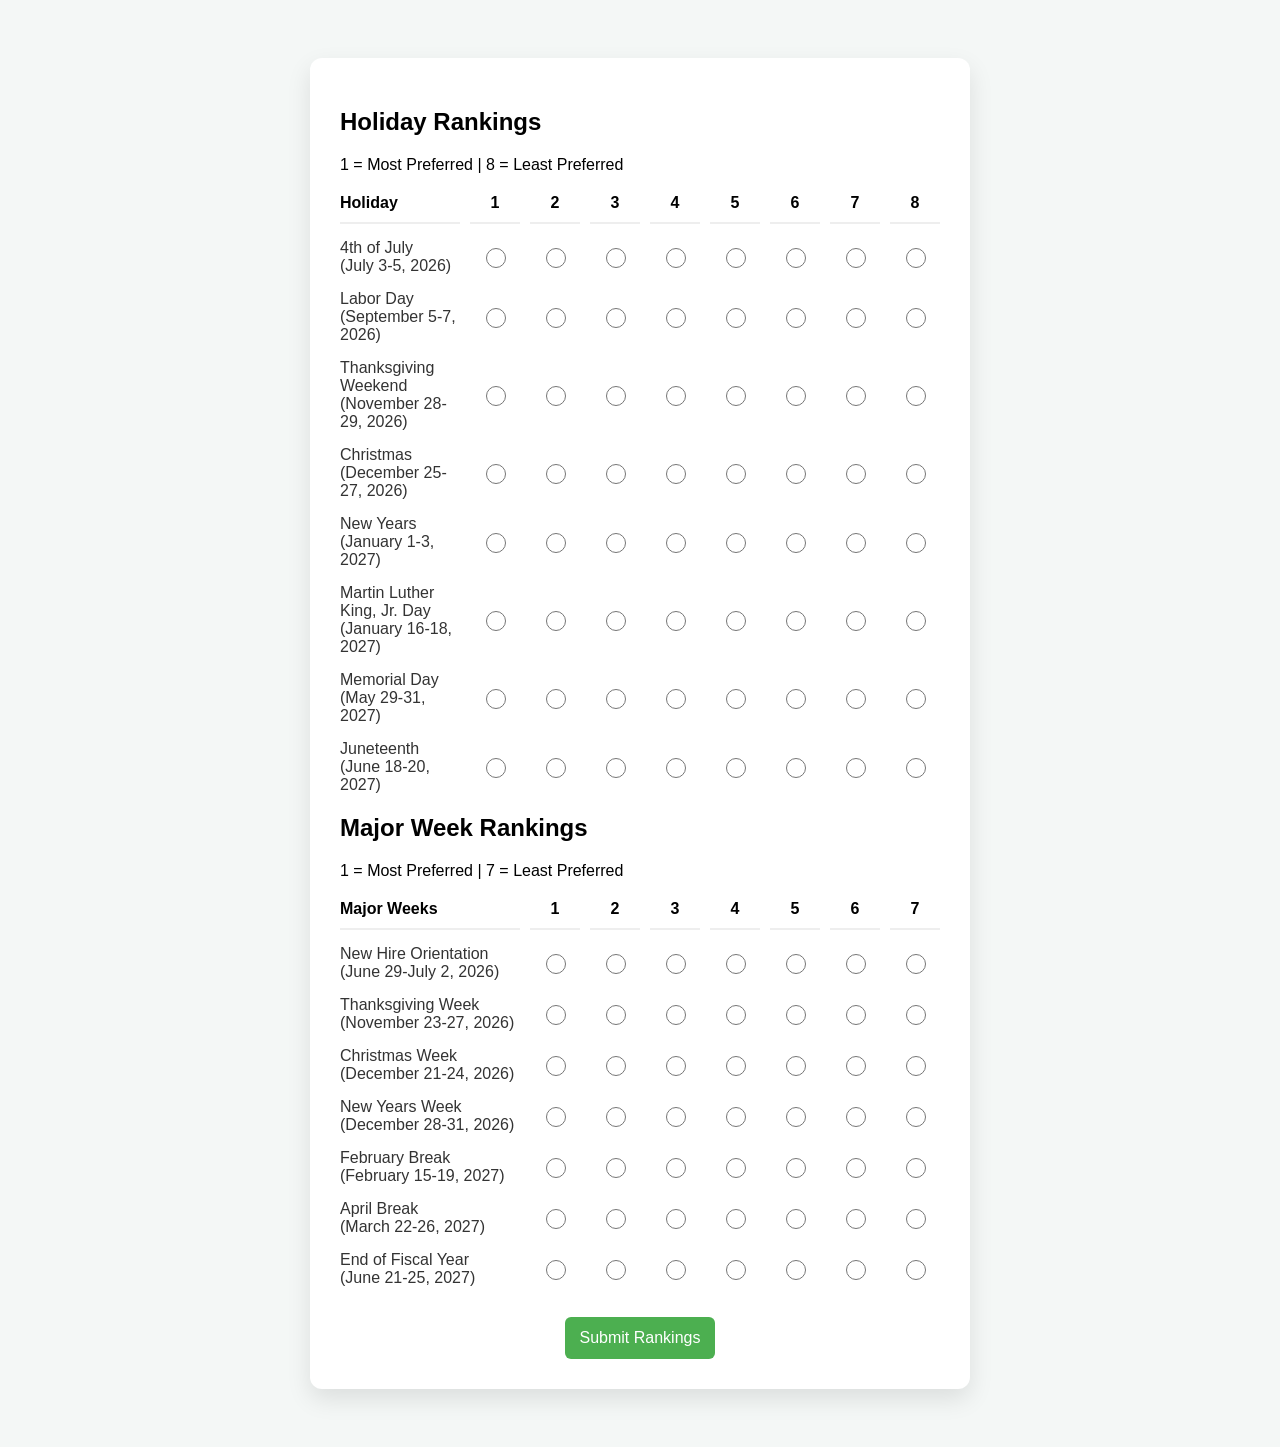
==== Weekend and Major Weeks Form.html @ 1b891480 "Add files via upload" ====
<!DOCTYPE html>
<html lang="en">
<head>
    <meta charset="UTF-8">
    <meta name="viewport" content="width=device-width, initial-scale=1.0">
    <title>Holidays and Major Weeks</title>
    <link rel="stylesheet" href="holiday_MW.css">
</head>
<body>

    <form class="ranking-form" action=" " method="POST">
        <h2>Holiday Rankings</h2>
        <p>1 = Most Preferred | 8 = Least Preferred</p>

        <div class="grid-container-rankings">
            <div class="grid-header">Holiday</div>
            <div class="grid-header">1</div>
            <div class="grid-header">2</div>
            <div class="grid-header">3</div>
            <div class="grid-header">4</div>
            <div class="grid-header">5</div>
	    <div class="grid-header">6</div>
	    <div class="grid-header">7</div>
	    <div class="grid-header">8</div>

            <div class="holiday-name">4th of July<br>(July 3-5, 2026)</div>
	    
            <input type="radio" name="july4" value="1">
            <input type="radio" name="july4" value="2">
            <input type="radio" name="july4" value="3">
            <input type="radio" name="july4" value="4">
            <input type="radio" name="july4" value="5">
	    <input type="radio" name="july4" value="6">
	    <input type="radio" name="july4" value="7">
	    <input type="radio" name="july4" value="8">

            <div class="holiday-name">Labor Day<br>(September 5-7, 2026)</div>
            <input type="radio" name="labor-day" value="1">
            <input type="radio" name="labor-day" value="2">
            <input type="radio" name="labor-day" value="3">
            <input type="radio" name="labor-day" value="4">
            <input type="radio" name="labor-day" value="5">
	    <input type="radio" name="labor-day" value="6">
	    <input type="radio" name="labor-day" value="7">
	    <input type="radio" name="labor-day" value="8">

            <div class="holiday-name">Thanksgiving Weekend<br>(November 28-29, 2026)</div>
            <input type="radio" name="thanksgiving" value="1">
            <input type="radio" name="thanksgiving" value="2">
            <input type="radio" name="thanksgiving" value="3">
            <input type="radio" name="thanksgiving" value="4">
            <input type="radio" name="thanksgiving" value="5">
	    <input type="radio" name="thanksgiving" value="6">
            <input type="radio" name="thanksgiving" value="7">
            <input type="radio" name="thanksgiving" value="8">
           

            <div class="holiday-name">Christmas<br>(December 25-27, 2026)</div>
            <input type="radio" name="christmas" value="1">
            <input type="radio" name="christmas" value="2">
            <input type="radio" name="christmas" value="3">
            <input type="radio" name="christmas" value="4">
            <input type="radio" name="christmas" value="5">
	    <input type="radio" name="christmas" value="6">
            <input type="radio" name="christmas" value="7">
            <input type="radio" name="christmas" value="8">

	    <div class="holiday-name">New Years<br>(January 1-3, 2027)</div>
            <input type="radio" name="new-years" value="1">
            <input type="radio" name="new-years" value="2">
            <input type="radio" name="new-years" value="3">
            <input type="radio" name="new-years" value="4">
            <input type="radio" name="new-years" value="5">
	    <input type="radio" name="new-years" value="6">
            <input type="radio" name="new-years" value="7">
            <input type="radio" name="new-years" value="8">

	    <div class="holiday-name">Martin Luther King, Jr. Day<br>(January 16-18, 2027)</div>
            <input type="radio" name="mlk" value="1">
            <input type="radio" name="mlk" value="2">
            <input type="radio" name="mlk" value="3">
            <input type="radio" name="mlk" value="4">
            <input type="radio" name="mlk" value="5">
	    <input type="radio" name="mlk" value="6">
            <input type="radio" name="mlk" value="7">
            <input type="radio" name="mlk" value="8">

	    <div class="holiday-name">Memorial Day<br>(May 29-31, 2027)</div>
            <input type="radio" name="memorial" value="1">
            <input type="radio" name="memorial" value="2">
            <input type="radio" name="memorial" value="3">
            <input type="radio" name="memorial" value="4">
            <input type="radio" name="memorial" value="5">
	    <input type="radio" name="memorial" value="6">
            <input type="radio" name="memorial" value="7">
            <input type="radio" name="memorial" value="8">

	    <div class="holiday-name">Juneteenth<br>(June 18-20, 2027)</div>
            <input type="radio" name="juneteenth" value="1">
            <input type="radio" name="juneteenth" value="2">
            <input type="radio" name="juneteenth" value="3">
            <input type="radio" name="juneteenth" value="4">
            <input type="radio" name="juneteenth" value="5">
	    <input type="radio" name="juneteenth" value="6">
            <input type="radio" name="juneteenth" value="7">
            <input type="radio" name="juneteenth" value="8">
        </div>

	<h2>Major Week Rankings</h2>
        <p>1 = Most Preferred | 7 = Least Preferred</p>

        <div class="grid-container-major">
            <div class="grid-header-major">Major Weeks</div>
            <div class="grid-header-major">1</div>
            <div class="grid-header-major">2</div>
            <div class="grid-header-major">3</div>
            <div class="grid-header-major">4</div>
            <div class="grid-header-major">5</div>
	    <div class="grid-header-major">6</div>
	    <div class="grid-header-major">7</div>

            <div class="major-name">New Hire Orientation<br>(June 29-July 2, 2026)</div>
	    
            <input type="radio" name="new-hire" value="1">
            <input type="radio" name="new-hire" value="2">
            <input type="radio" name="new-hire" value="3">
            <input type="radio" name="new-hire" value="4">
            <input type="radio" name="new-hire" value="5">
	    <input type="radio" name="new-hire" value="6">
	    <input type="radio" name="new-hire" value="7">
		   
            <div class="major-name">Thanksgiving Week<br>(November 23-27, 2026)</div>
            <input type="radio" name="thanks-week" value="1">
            <input type="radio" name="thanks-week" value="2">
            <input type="radio" name="thanks-week" value="3">
            <input type="radio" name="thanks-week" value="4">
            <input type="radio" name="thanks-week" value="5">
	    <input type="radio" name="thanks-week" value="6">
	    <input type="radio" name="thanks-week" value="7">
	   

            <div class="major-name">Christmas Week<br>(December 21-24, 2026)</div>
            <input type="radio" name="than" value="1">
            <input type="radio" name="christmas-w" value="2">
            <input type="radio" name="christmas-w" value="3">
            <input type="radio" name="christmas-w" value="4">
            <input type="radio" name="christmas-w" value="5">
	    <input type="radio" name="christmas-w" value="6">
            <input type="radio" name="christmas-w" value="7">
        

            <div class="holiday-name">New Years Week<br>(December 28-31, 2026)</div>
            <input type="radio" name="ny-week" value="1">
            <input type="radio" name="ny-week" value="2">
            <input type="radio" name="ny-week" value="3">
            <input type="radio" name="ny-week" value="4">
            <input type="radio" name="ny-week" value="5">
	    <input type="radio" name="ny-week" value="6">
            <input type="radio" name="ny-week" value="7">
            

	    <div class="holiday-name">February Break<br>(February 15-19, 2027)</div>
            <input type="radio" name="feb-break" value="1">
            <input type="radio" name="feb-break" value="2">
            <input type="radio" name="feb-break" value="3">
            <input type="radio" name="feb-break" value="4">
            <input type="radio" name="feb-break" value="5">
	    <input type="radio" name="feb-break" value="6">
            <input type="radio" name="feb-break" value="7">
           

	    <div class="holiday-name">April Break<br>(March 22-26, 2027)</div>
            <input type="radio" name="april-break" value="1">
            <input type="radio" name="april-break" value="2">
            <input type="radio" name="april-break" value="3">
            <input type="radio" name="april-break" value="4">
            <input type="radio" name="april-break" value="5">
	    <input type="radio" name="april-break" value="6">
            <input type="radio" name="april-break" value="7">
        

	    <div class="holiday-name">End of Fiscal Year<br>(June 21-25, 2027)</div>
            <input type="radio" name="fiscal-end" value="1">
            <input type="radio" name="fiscal-end" value="2">
            <input type="radio" name="fiscal-end" value="3">
            <input type="radio" name="fiscal-end" value="4">
            <input type="radio" name="fiscal-end" value="5">
	    <input type="radio" name="fiscal-end" value="6">
            <input type="radio" name="fiscal-end" value="7">
        </div>

        <button type="submit" class="submit-btn">Submit Rankings</button>
    </form>

</body>
</html>
---- holiday_MW.css ----
body {
    font-family: 'Segoe UI', Tahoma, Geneva, Verdana, sans-serif;
    background-color: #f4f7f6;
    display: flex;
    justify-content: center;
    padding: 50px;
}

.ranking-form {
    background: white;
    padding: 30px;
    border-radius: 12px;
    box-shadow: 0 10px 25px rgba(0,0,0,0.1);
    max-width: 600px;
    width: 100%;
}

.grid-container-rankings {
    display: grid;
    /* Column 1 is auto-sized; Columns 2-8 are 50px wide */
    grid-template-columns: 2fr repeat(8, 50px);
    gap: 15px 10px;
    align-items: center;
    margin-top: 20px;
}

.grid-header{
    font-weight: bold;
    border-bottom: 2px solid #eee;
    padding-bottom: 10px;
    text-align: center;
}

.grid-header:first-child {
    text-align: left;
}

.holiday-name {
    font-weight: 500;
    color: #333;
}

.grid-container-major {
    display: grid;
    /* Column 1 is auto-sized; Columns 2-7 are 50px wide */
    grid-template-columns: 2fr repeat(7, 50px);
    gap: 15px 10px;
    align-items: center;
    margin-top: 20px;
}

.grid-header-major {
    font-weight: bold;
    border-bottom: 2px solid #eee;
    padding-bottom: 10px;
    text-align: center;
}

.grid-header-major:first-child {
    text-align: left;
}

.major-name {
    font-weight: 500;
    color: #333;
}

input[type="radio"] {
    width: 20px;
    height: 20px;
    cursor: pointer;
    justify-self: center; /* Centers the radio button in its grid cell */
}

.submit-btn {
    display: flex;  
    margin: 30px auto 0 auto;
    justify-content: center;
    width: 25%;
    padding: 12px;
    background-color: #4CAF50;
    color: white;
    border: none;
    border-radius: 6px;
    font-size: 16px;
    cursor: pointer;
    transition: background 0.3s;
}

.submit-btn:hover {
    background-color: darkgreen;
}
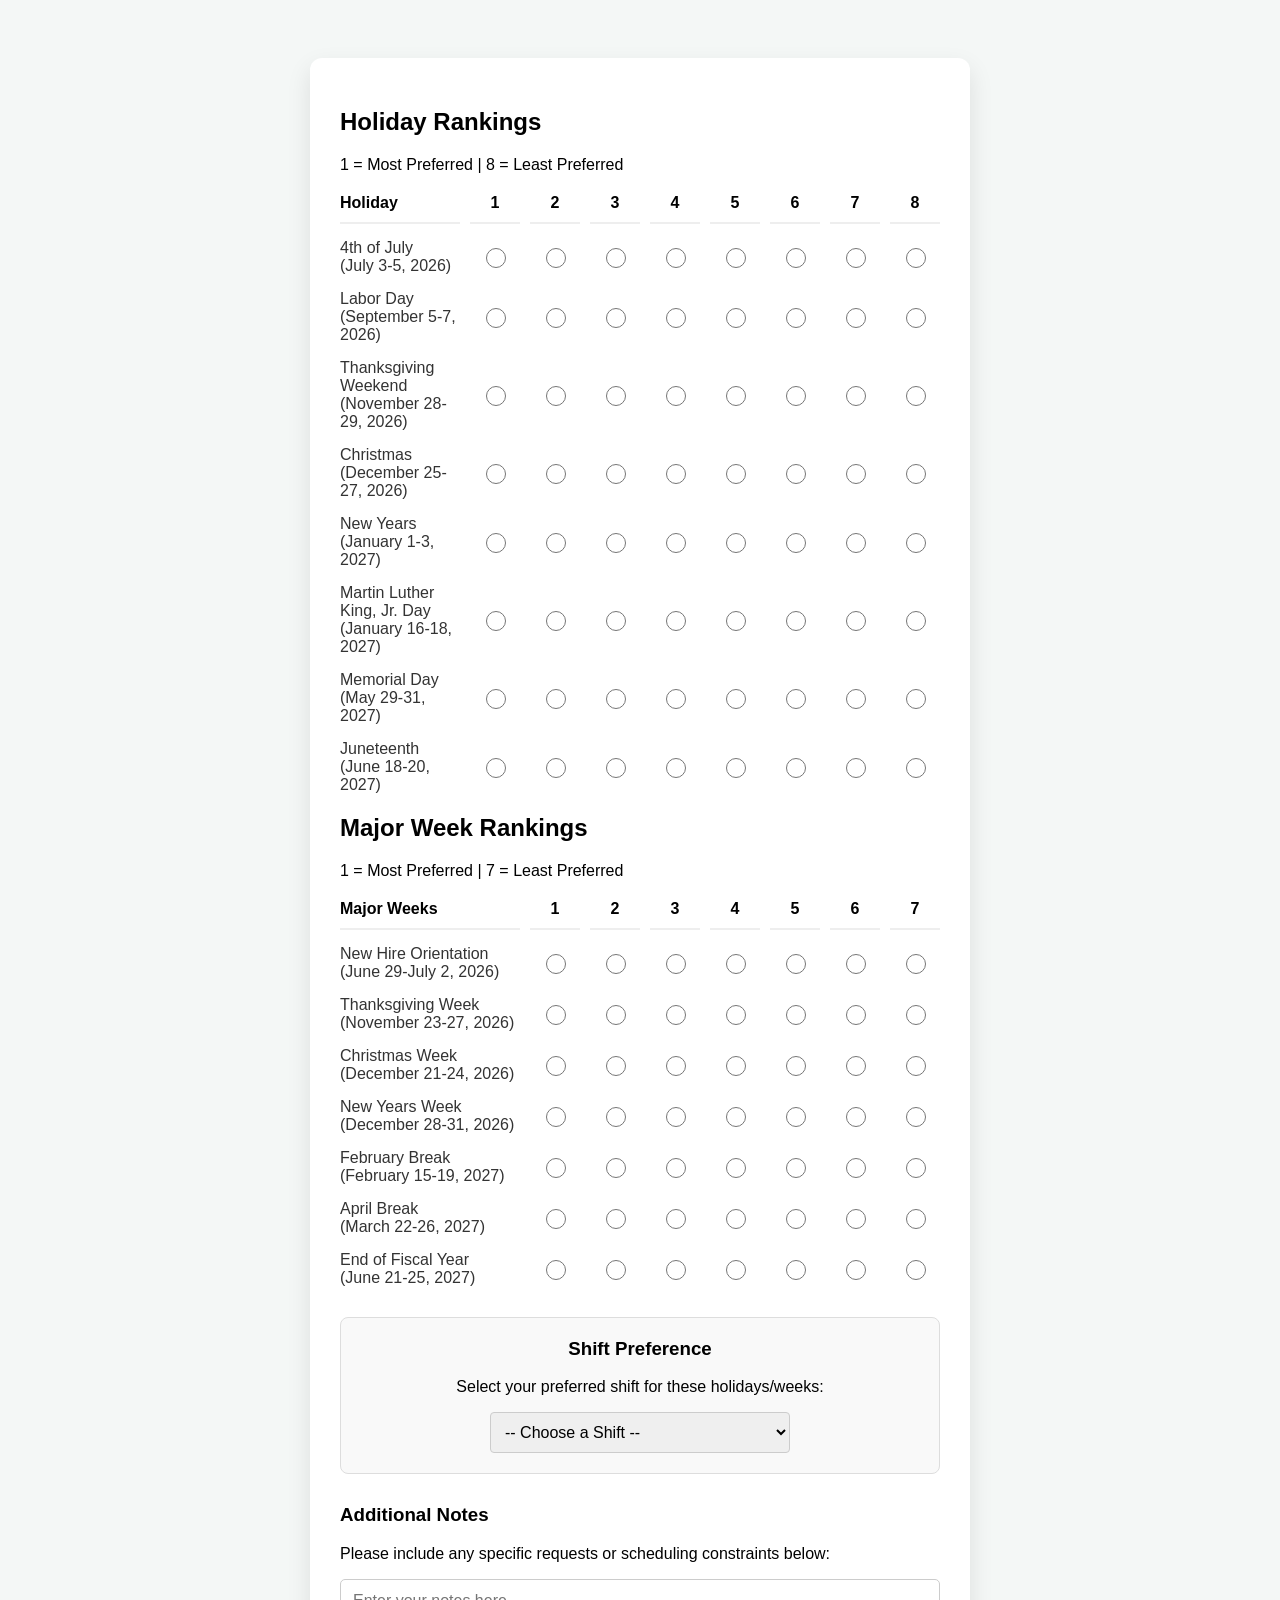
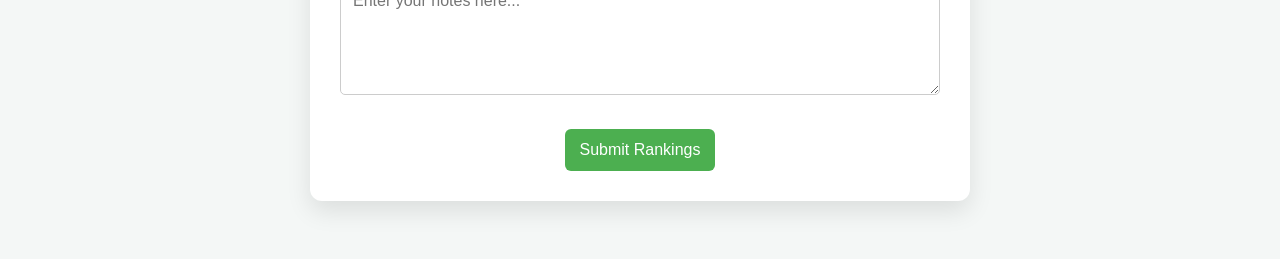
==== commit 881298ec: "Add files via upload I added a shift preference drop down and a place for notes." ====
--- a/Weekend and Major Weeks Form.html
+++ b/Weekend and Major Weeks Form.html
@@ -22,7 +22,7 @@
 	    <div class="grid-header">6</div>
 	    <div class="grid-header">7</div>
 	    <div class="grid-header">8</div>
-
+	    
             <div class="holiday-name">4th of July<br>(July 3-5, 2026)</div>
 	    
             <input type="radio" name="july4" value="1">
@@ -140,7 +140,7 @@
 	   
 
             <div class="major-name">Christmas Week<br>(December 21-24, 2026)</div>
-            <input type="radio" name="than" value="1">
+            <input type="radio" name="christmas-w" value="1">
             <input type="radio" name="christmas-w" value="2">
             <input type="radio" name="christmas-w" value="3">
             <input type="radio" name="christmas-w" value="4">
@@ -189,6 +189,28 @@
             <input type="radio" name="fiscal-end" value="7">
         </div>
 
+	    <div class="shift-preference">
+            	<h3>Shift Preference</h3>
+            	<p>Select your preferred shift for these holidays/weeks:</p>
+            	<select name="shift-preference" id="shift-select" required>
+                	<option value="" disabled selected>-- Choose a Shift --</option>
+                	<option value="days">Days</option>
+                	<option value="evenings">Evenings</option>
+                	<option value="both">Both</option>
+            	</select>
+        </div>
+
+	    <div class="notes-section">
+    		<h3>Additional Notes</h3>
+    		<p>Please include any specific requests or scheduling constraints below:</p>
+    		<textarea 
+        		name="user-notes" 
+        		id="user-notes" 
+        		placeholder="Enter your notes here..." 
+        		rows="5"
+    		></textarea>
+	    </div>
+
         <button type="submit" class="submit-btn">Submit Rankings</button>
     </form>
 
--- a/holiday_MW.css
+++ b/holiday_MW.css
@@ -72,6 +72,56 @@
     justify-self: center; /* Centers the radio button in its grid cell */
 }
 
+.shift-preference {
+    margin: 30px 0;
+    padding: 20px;
+    background-color: #f9f9f9;
+    border-radius: 8px;
+    border: 1px solid #ddd;
+    text-align: center;
+}
+
+.shift-preference h3 {
+    margin-top: 0;
+}
+
+#shift-select {
+    width: 100%;
+    max-width: 300px;
+    padding: 10px;
+    font-size: 16px;
+    border: 1px solid #ccc;
+    border-radius: 4px;
+    cursor: pointer;
+}
+
+#shift-select:focus {
+    border-color: #007bff;
+    outline: none;
+}
+
+.notes-section {
+    margin: 30px 0;
+    text-align: left; /* Aligns the label/text to the left for better readability */
+}
+
+#user-notes {
+    width: 100%; /* Makes it span the full width of the form container */
+    padding: 12px;
+    border: 1px solid #ccc;
+    border-radius: 5px;
+    font-family: inherit; /* Ensures the font matches the rest of your form */
+    font-size: 1rem;
+    resize: vertical; /* Allows users to expand the box vertically, but not horizontally (which breaks layouts) */
+    box-sizing: border-box; /* Ensures padding doesn't push the box outside the container */
+}
+
+#user-notes:focus {
+    border-color: #007bff;
+    outline: none;
+    box-shadow: 0 0 5px rgba(0,123,255,0.2);
+}
+
 .submit-btn {
     display: flex;  
     margin: 30px auto 0 auto;
